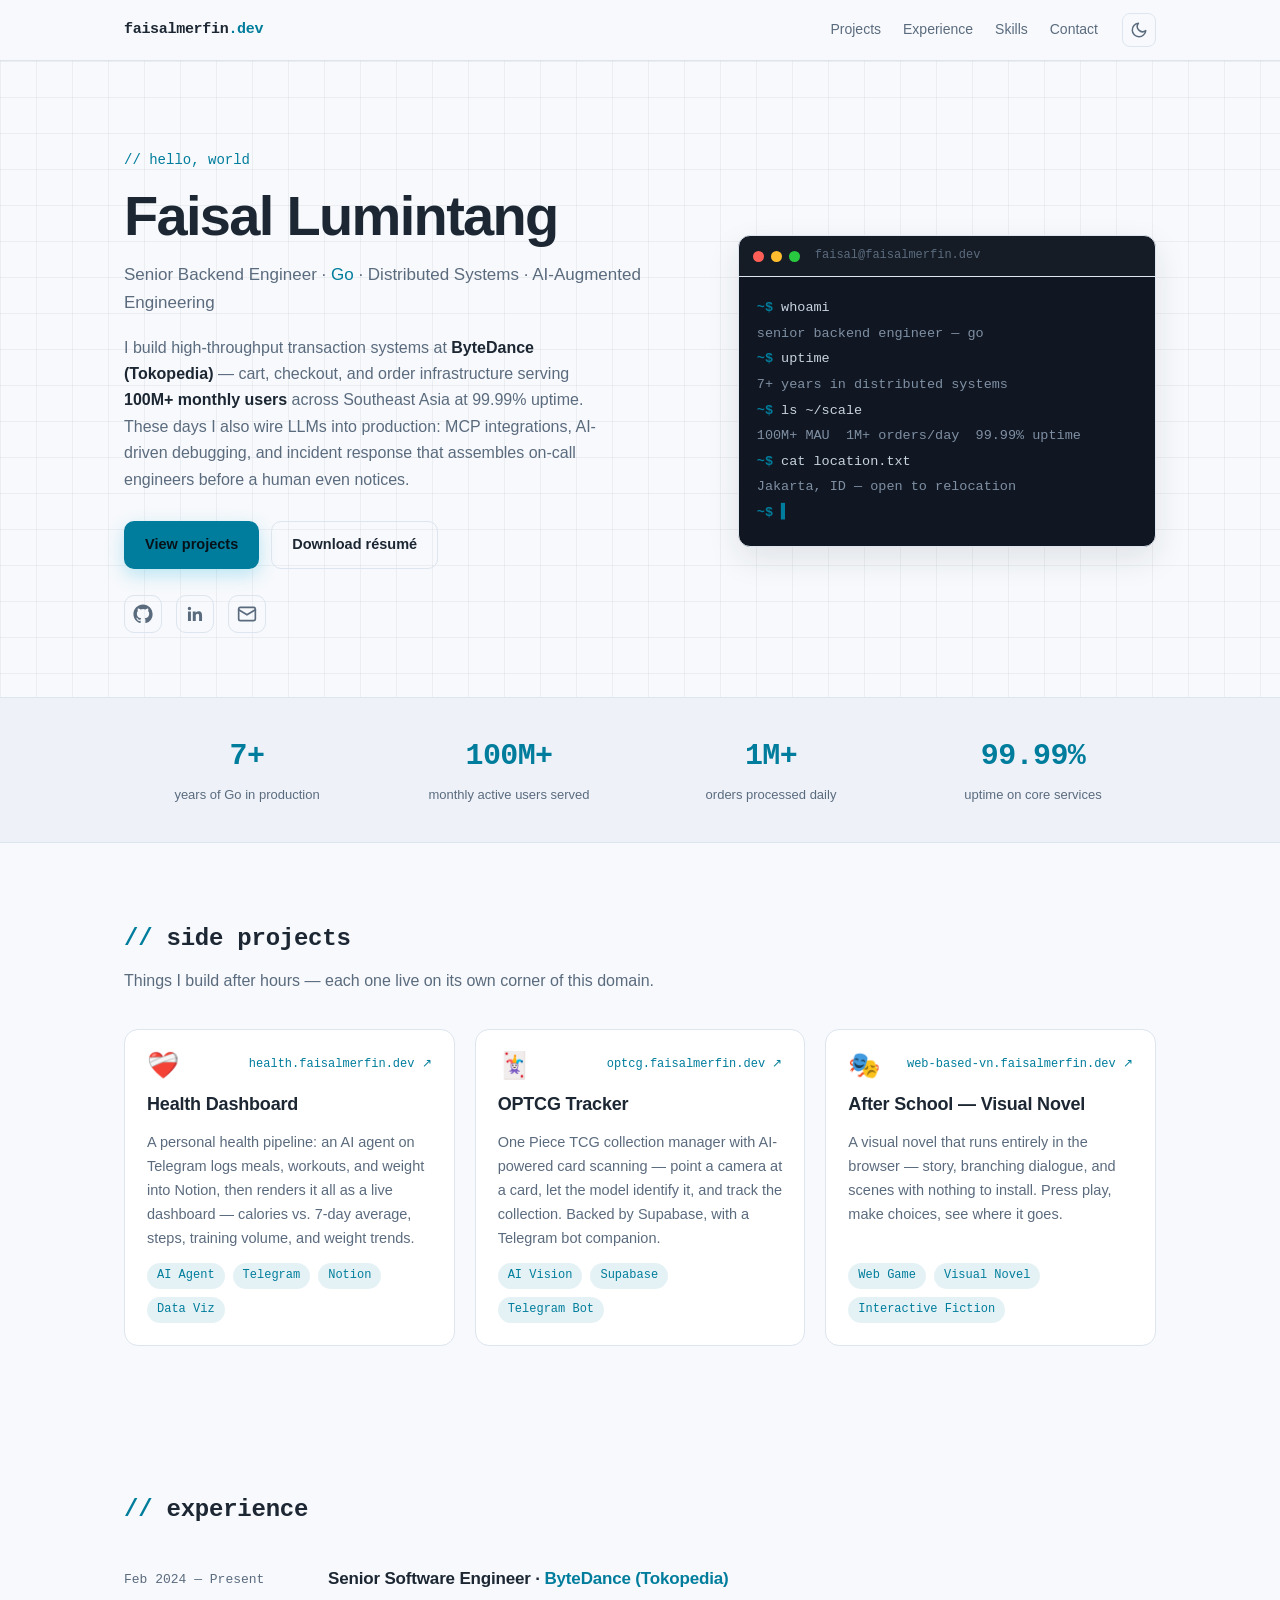
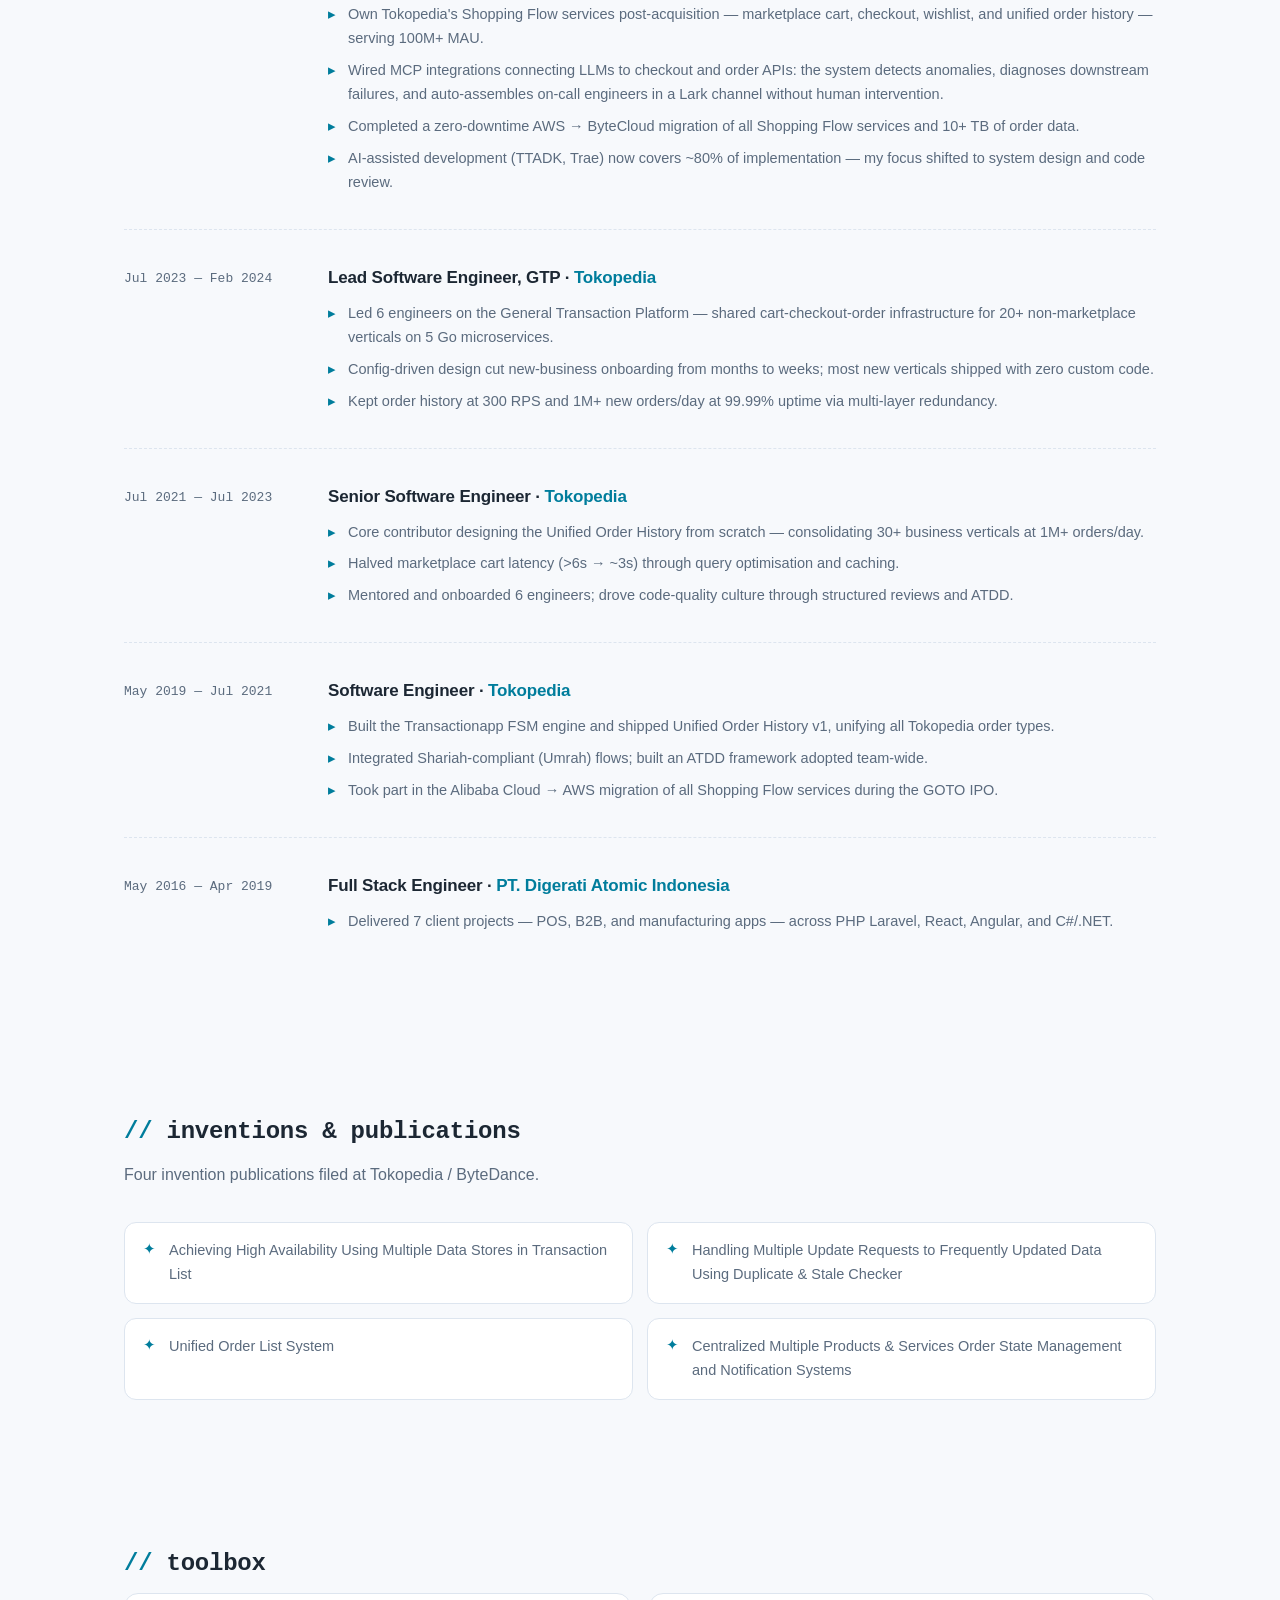
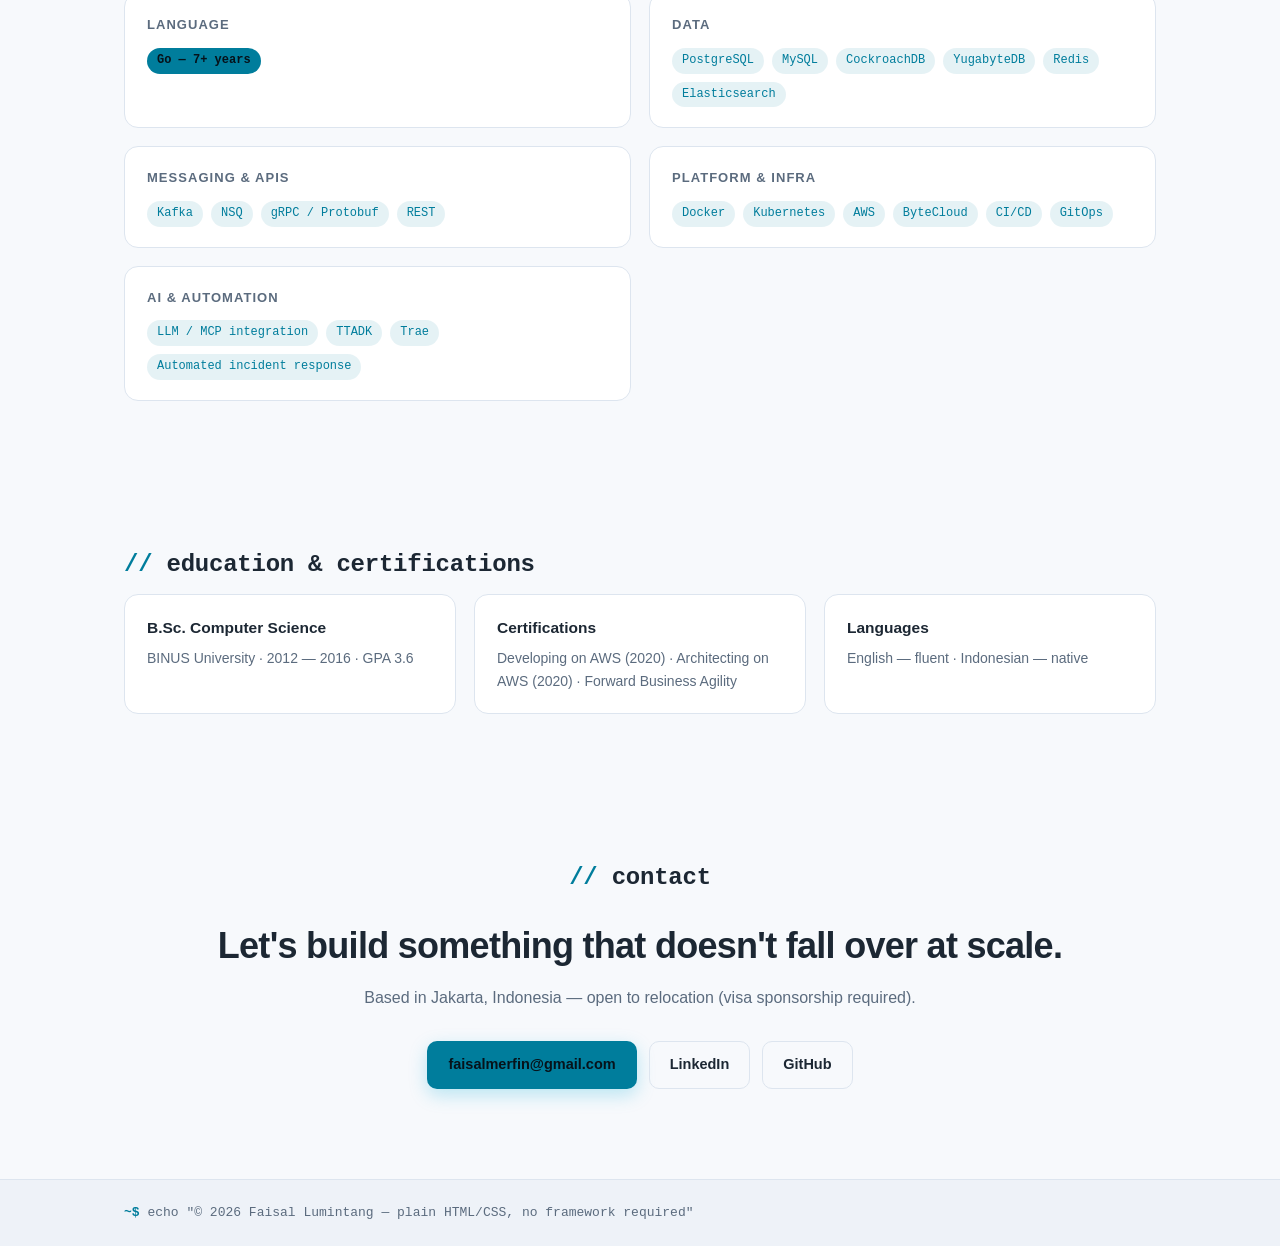
==== index.html @ 93c31f10 "Add personal homepage with resume content and project links Static site (plain HTML/CSS/JS, no build" ====
<!DOCTYPE html>
<html lang="en" data-theme="dark">
<head>
  <meta charset="UTF-8">
  <meta name="viewport" content="width=device-width, initial-scale=1.0">
  <title>Faisal Lumintang — Senior Backend Engineer (Go)</title>
  <meta name="description" content="Faisal Lumintang — Senior Backend Engineer with 7+ years building high-throughput distributed systems in Go at Tokopedia and ByteDance. Projects, experience, and resume.">
  <link rel="icon" type="image/svg+xml" href="favicon.svg">
  <link rel="stylesheet" href="styles.css">

  <!-- Open Graph -->
  <meta property="og:type" content="website">
  <meta property="og:title" content="Faisal Lumintang — Senior Backend Engineer (Go)">
  <meta property="og:description" content="7+ years building high-throughput distributed systems in Go at Tokopedia and ByteDance — 100M+ MAU, 1M+ orders/day, 99.99% uptime.">
  <meta property="og:url" content="https://faisalmerfin.dev/">

  <script type="application/ld+json">
  {
    "@context": "https://schema.org",
    "@type": "Person",
    "name": "Faisal Lumintang",
    "jobTitle": "Senior Backend Engineer",
    "url": "https://faisalmerfin.dev",
    "email": "mailto:faisalmerfin@gmail.com",
    "sameAs": [
      "https://www.linkedin.com/in/faisal-lumintang",
      "https://github.com/reapera"
    ]
  }
  </script>
</head>
<body>

  <header class="site-header">
    <div class="container header-inner">
      <a href="#top" class="logo">faisalmerfin<span class="accent">.dev</span></a>
      <nav class="site-nav" aria-label="Main navigation">
        <a href="#projects">Projects</a>
        <a href="#experience">Experience</a>
        <a href="#skills">Skills</a>
        <a href="#contact">Contact</a>
      </nav>
      <button id="theme-toggle" class="theme-toggle" aria-label="Toggle color theme" title="Toggle theme">
        <svg class="icon-sun" viewBox="0 0 24 24" width="18" height="18" fill="none" stroke="currentColor" stroke-width="2" stroke-linecap="round"><circle cx="12" cy="12" r="4"/><path d="M12 2v2M12 20v2M4.9 4.9l1.4 1.4M17.7 17.7l1.4 1.4M2 12h2M20 12h2M4.9 19.1l1.4-1.4M17.7 6.3l1.4-1.4"/></svg>
        <svg class="icon-moon" viewBox="0 0 24 24" width="18" height="18" fill="none" stroke="currentColor" stroke-width="2" stroke-linecap="round" stroke-linejoin="round"><path d="M21 12.8A9 9 0 1 1 11.2 3a7 7 0 0 0 9.8 9.8z"/></svg>
      </button>
    </div>
  </header>

  <main id="top">

    <!-- ============ HERO ============ -->
    <section class="hero">
      <div class="container hero-grid">
        <div class="hero-copy reveal">
          <p class="eyebrow">// hello, world</p>
          <h1>Faisal Lumintang</h1>
          <p class="role">Senior Backend Engineer · <span class="accent">Go</span> · Distributed Systems · AI&#8209;Augmented Engineering</p>
          <p class="summary">
            I build high-throughput transaction systems at <strong>ByteDance (Tokopedia)</strong> —
            cart, checkout, and order infrastructure serving <strong>100M+ monthly users</strong> across
            Southeast Asia at 99.99% uptime. These days I also wire LLMs into production:
            MCP integrations, AI-driven debugging, and incident response that assembles
            on-call engineers before a human even notices.
          </p>
          <div class="hero-actions">
            <a class="btn btn-primary" href="#projects">View projects</a>
            <a class="btn btn-ghost" href="Faisal-Lumintang-Resume.pdf" download>Download résumé</a>
          </div>
          <div class="hero-links">
            <a href="https://github.com/reapera" target="_blank" rel="noopener" aria-label="GitHub">
              <svg viewBox="0 0 24 24" width="20" height="20" fill="currentColor"><path d="M12 .5C5.65.5.5 5.65.5 12c0 5.08 3.29 9.39 7.86 10.91.58.11.79-.25.79-.55 0-.27-.01-1.17-.02-2.12-3.2.7-3.88-1.36-3.88-1.36-.52-1.33-1.28-1.68-1.28-1.68-1.04-.71.08-.7.08-.7 1.15.08 1.76 1.19 1.76 1.19 1.03 1.75 2.69 1.25 3.34.95.1-.74.4-1.25.72-1.54-2.55-.29-5.24-1.28-5.24-5.68 0-1.26.45-2.28 1.19-3.09-.12-.29-.52-1.46.11-3.05 0 0 .97-.31 3.18 1.18a11.1 11.1 0 0 1 5.8 0c2.2-1.49 3.17-1.18 3.17-1.18.63 1.59.23 2.76.11 3.05.74.81 1.19 1.83 1.19 3.09 0 4.41-2.69 5.38-5.25 5.67.41.35.77 1.05.77 2.12 0 1.53-.01 2.76-.01 3.14 0 .3.2.67.8.55A10.52 10.52 0 0 0 23.5 12C23.5 5.65 18.35.5 12 .5z"/></svg>
            </a>
            <a href="https://www.linkedin.com/in/faisal-lumintang" target="_blank" rel="noopener" aria-label="LinkedIn">
              <svg viewBox="0 0 24 24" width="20" height="20" fill="currentColor"><path d="M20.45 20.45h-3.55v-5.57c0-1.33-.03-3.04-1.85-3.04-1.85 0-2.14 1.45-2.14 2.94v5.67H9.36V9h3.41v1.56h.05c.48-.9 1.64-1.85 3.37-1.85 3.6 0 4.27 2.37 4.27 5.46v6.28zM5.34 7.43a2.06 2.06 0 1 1 0-4.12 2.06 2.06 0 0 1 0 4.12zM7.12 20.45H3.56V9h3.56v11.45z"/></svg>
            </a>
            <a href="mailto:faisalmerfin@gmail.com" aria-label="Email">
              <svg viewBox="0 0 24 24" width="20" height="20" fill="none" stroke="currentColor" stroke-width="2" stroke-linecap="round" stroke-linejoin="round"><rect x="2" y="4" width="20" height="16" rx="2"/><path d="m22 7-10 6L2 7"/></svg>
            </a>
          </div>
        </div>

        <div class="hero-terminal reveal" aria-hidden="true">
          <div class="terminal">
            <div class="terminal-bar">
              <span class="dot red"></span><span class="dot yellow"></span><span class="dot green"></span>
              <span class="terminal-title">faisal@faisalmerfin.dev</span>
            </div>
            <div class="terminal-body">
              <p><span class="prompt">~$</span> whoami</p>
              <p class="out">senior backend engineer — go</p>
              <p><span class="prompt">~$</span> uptime</p>
              <p class="out">7+ years in distributed systems</p>
              <p><span class="prompt">~$</span> ls ~/scale</p>
              <p class="out">100M+ MAU&nbsp;&nbsp;1M+ orders/day&nbsp;&nbsp;99.99% uptime</p>
              <p><span class="prompt">~$</span> cat location.txt</p>
              <p class="out">Jakarta, ID — open to relocation</p>
              <p><span class="prompt">~$</span> <span class="cursor">&#9613;</span></p>
            </div>
          </div>
        </div>
      </div>
    </section>

    <!-- ============ STATS ============ -->
    <section class="stats">
      <div class="container stats-grid reveal">
        <div class="stat"><span class="stat-num">7+</span><span class="stat-label">years of Go in production</span></div>
        <div class="stat"><span class="stat-num">100M+</span><span class="stat-label">monthly active users served</span></div>
        <div class="stat"><span class="stat-num">1M+</span><span class="stat-label">orders processed daily</span></div>
        <div class="stat"><span class="stat-num">99.99%</span><span class="stat-label">uptime on core services</span></div>
      </div>
    </section>

    <!-- ============ PROJECTS ============ -->
    <section id="projects" class="section">
      <div class="container">
        <h2 class="section-title reveal"><span class="accent">//</span> side projects</h2>
        <p class="section-sub reveal">Things I build after hours — each one live on its own corner of this domain.</p>
        <div class="cards">

          <a class="card reveal" href="https://health.faisalmerfin.dev/" target="_blank" rel="noopener">
            <div class="card-head">
              <span class="card-icon">&#10084;&#65039;&#8205;&#129657;</span>
              <span class="card-domain">health.faisalmerfin.dev &#8599;</span>
            </div>
            <h3>Health Dashboard</h3>
            <p>A personal health pipeline: an AI agent on Telegram logs meals, workouts, and weight
               into Notion, then renders it all as a live dashboard — calories vs. 7-day average,
               steps, training volume, and weight trends.</p>
            <div class="tags"><span>AI Agent</span><span>Telegram</span><span>Notion</span><span>Data Viz</span></div>
          </a>

          <a class="card reveal" href="https://optcg.faisalmerfin.dev/" target="_blank" rel="noopener">
            <div class="card-head">
              <span class="card-icon">&#127183;</span>
              <span class="card-domain">optcg.faisalmerfin.dev &#8599;</span>
            </div>
            <h3>OPTCG Tracker</h3>
            <p>One Piece TCG collection manager with AI-powered card scanning — point a camera at a
               card, let the model identify it, and track the collection. Backed by Supabase, with a
               Telegram bot companion.</p>
            <div class="tags"><span>AI Vision</span><span>Supabase</span><span>Telegram Bot</span></div>
          </a>

          <a class="card reveal" href="https://web-based-vn.faisalmerfin.dev/" target="_blank" rel="noopener">
            <div class="card-head">
              <span class="card-icon">&#127917;</span>
              <span class="card-domain">web-based-vn.faisalmerfin.dev &#8599;</span>
            </div>
            <h3>After School — Visual Novel</h3>
            <p>A visual novel that runs entirely in the browser — story, branching dialogue, and
               scenes with nothing to install. Press play, make choices, see where it goes.</p>
            <div class="tags"><span>Web Game</span><span>Visual Novel</span><span>Interactive Fiction</span></div>
          </a>

        </div>
      </div>
    </section>

    <!-- ============ EXPERIENCE ============ -->
    <section id="experience" class="section">
      <div class="container">
        <h2 class="section-title reveal"><span class="accent">//</span> experience</h2>
        <div class="timeline">

          <article class="entry reveal">
            <div class="entry-when">Feb 2024 — Present</div>
            <div class="entry-body">
              <h3>Senior Software Engineer · <span class="accent">ByteDance (Tokopedia)</span></h3>
              <ul>
                <li>Own Tokopedia's Shopping Flow services post-acquisition — marketplace cart, checkout, wishlist, and unified order history — serving 100M+ MAU.</li>
                <li>Wired MCP integrations connecting LLMs to checkout and order APIs: the system detects anomalies, diagnoses downstream failures, and auto-assembles on-call engineers in a Lark channel without human intervention.</li>
                <li>Completed a zero-downtime AWS → ByteCloud migration of all Shopping Flow services and 10+&nbsp;TB of order data.</li>
                <li>AI-assisted development (TTADK, Trae) now covers ~80% of implementation — my focus shifted to system design and code review.</li>
              </ul>
            </div>
          </article>

          <article class="entry reveal">
            <div class="entry-when">Jul 2023 — Feb 2024</div>
            <div class="entry-body">
              <h3>Lead Software Engineer, GTP · <span class="accent">Tokopedia</span></h3>
              <ul>
                <li>Led 6 engineers on the General Transaction Platform — shared cart-checkout-order infrastructure for 20+ non-marketplace verticals on 5 Go microservices.</li>
                <li>Config-driven design cut new-business onboarding from months to weeks; most new verticals shipped with zero custom code.</li>
                <li>Kept order history at 300 RPS and 1M+ new orders/day at 99.99% uptime via multi-layer redundancy.</li>
              </ul>
            </div>
          </article>

          <article class="entry reveal">
            <div class="entry-when">Jul 2021 — Jul 2023</div>
            <div class="entry-body">
              <h3>Senior Software Engineer · <span class="accent">Tokopedia</span></h3>
              <ul>
                <li>Core contributor designing the Unified Order History from scratch — consolidating 30+ business verticals at 1M+ orders/day.</li>
                <li>Halved marketplace cart latency (&gt;6s → ~3s) through query optimisation and caching.</li>
                <li>Mentored and onboarded 6 engineers; drove code-quality culture through structured reviews and ATDD.</li>
              </ul>
            </div>
          </article>

          <article class="entry reveal">
            <div class="entry-when">May 2019 — Jul 2021</div>
            <div class="entry-body">
              <h3>Software Engineer · <span class="accent">Tokopedia</span></h3>
              <ul>
                <li>Built the Transactionapp FSM engine and shipped Unified Order History v1, unifying all Tokopedia order types.</li>
                <li>Integrated Shariah-compliant (Umrah) flows; built an ATDD framework adopted team-wide.</li>
                <li>Took part in the Alibaba Cloud → AWS migration of all Shopping Flow services during the GOTO IPO.</li>
              </ul>
            </div>
          </article>

          <article class="entry reveal">
            <div class="entry-when">May 2016 — Apr 2019</div>
            <div class="entry-body">
              <h3>Full Stack Engineer · <span class="accent">PT. Digerati Atomic Indonesia</span></h3>
              <ul>
                <li>Delivered 7 client projects — POS, B2B, and manufacturing apps — across PHP Laravel, React, Angular, and C#/.NET.</li>
              </ul>
            </div>
          </article>

        </div>
      </div>
    </section>

    <!-- ============ INVENTIONS ============ -->
    <section class="section">
      <div class="container">
        <h2 class="section-title reveal"><span class="accent">//</span> inventions &amp; publications</h2>
        <p class="section-sub reveal">Four invention publications filed at Tokopedia / ByteDance.</p>
        <ul class="inventions reveal">
          <li>Achieving High Availability Using Multiple Data Stores in Transaction List</li>
          <li>Handling Multiple Update Requests to Frequently Updated Data Using Duplicate &amp; Stale Checker</li>
          <li>Unified Order List System</li>
          <li>Centralized Multiple Products &amp; Services Order State Management and Notification Systems</li>
        </ul>
      </div>
    </section>

    <!-- ============ SKILLS ============ -->
    <section id="skills" class="section">
      <div class="container">
        <h2 class="section-title reveal"><span class="accent">//</span> toolbox</h2>
        <div class="skills-grid">
          <div class="skill-group reveal">
            <h3>Language</h3>
            <div class="tags"><span class="tag-hot">Go — 7+ years</span></div>
          </div>
          <div class="skill-group reveal">
            <h3>Data</h3>
            <div class="tags"><span>PostgreSQL</span><span>MySQL</span><span>CockroachDB</span><span>YugabyteDB</span><span>Redis</span><span>Elasticsearch</span></div>
          </div>
          <div class="skill-group reveal">
            <h3>Messaging &amp; APIs</h3>
            <div class="tags"><span>Kafka</span><span>NSQ</span><span>gRPC / Protobuf</span><span>REST</span></div>
          </div>
          <div class="skill-group reveal">
            <h3>Platform &amp; Infra</h3>
            <div class="tags"><span>Docker</span><span>Kubernetes</span><span>AWS</span><span>ByteCloud</span><span>CI/CD</span><span>GitOps</span></div>
          </div>
          <div class="skill-group reveal">
            <h3>AI &amp; Automation</h3>
            <div class="tags"><span>LLM / MCP integration</span><span>TTADK</span><span>Trae</span><span>Automated incident response</span></div>
          </div>
        </div>
      </div>
    </section>

    <!-- ============ EDUCATION ============ -->
    <section class="section">
      <div class="container">
        <h2 class="section-title reveal"><span class="accent">//</span> education &amp; certifications</h2>
        <div class="edu-grid">
          <div class="edu-card reveal">
            <h3>B.Sc. Computer Science</h3>
            <p>BINUS University · 2012 — 2016 · GPA 3.6</p>
          </div>
          <div class="edu-card reveal">
            <h3>Certifications</h3>
            <p>Developing on AWS (2020) · Architecting on AWS (2020) · Forward Business Agility</p>
          </div>
          <div class="edu-card reveal">
            <h3>Languages</h3>
            <p>English — fluent · Indonesian — native</p>
          </div>
        </div>
      </div>
    </section>

    <!-- ============ CONTACT ============ -->
    <section id="contact" class="section contact">
      <div class="container reveal">
        <h2 class="section-title"><span class="accent">//</span> contact</h2>
        <p class="contact-big">Let's build something that doesn't fall over at scale.</p>
        <p class="section-sub">Based in Jakarta, Indonesia — open to relocation (visa sponsorship required).</p>
        <div class="hero-actions">
          <a class="btn btn-primary" href="mailto:faisalmerfin@gmail.com">faisalmerfin@gmail.com</a>
          <a class="btn btn-ghost" href="https://www.linkedin.com/in/faisal-lumintang" target="_blank" rel="noopener">LinkedIn</a>
          <a class="btn btn-ghost" href="https://github.com/reapera" target="_blank" rel="noopener">GitHub</a>
        </div>
      </div>
    </section>

  </main>

  <footer class="site-footer">
    <div class="container">
      <p><span class="prompt">~$</span> echo "&copy; <span id="year">2026</span> Faisal Lumintang — plain HTML/CSS, no framework required"</p>
    </div>
  </footer>

  <script src="script.js"></script>
</body>
</html>
---- styles.css ----
/* ============================================================
   faisalmerfin.dev — homepage
   Plain CSS, no build step. Dark theme default, light optional.
   ============================================================ */

:root,
[data-theme="dark"] {
  --bg: #0a0e14;
  --bg-soft: #0f1520;
  --bg-card: #121927;
  --border: #1f2a3c;
  --text: #dbe4f0;
  --text-dim: #8b99ad;
  --accent: #00add8;            /* Go cyan */
  --accent-soft: rgba(0, 173, 216, 0.12);
  --accent-strong: #25d0fa;
  --shadow: 0 12px 32px rgba(0, 0, 0, 0.35);
  --term-bg: #0c1118;
  --grid-line: rgba(139, 153, 173, 0.07);
}

[data-theme="light"] {
  --bg: #f7f9fc;
  --bg-soft: #eef2f8;
  --bg-card: #ffffff;
  --border: #dde5ef;
  --text: #1c2733;
  --text-dim: #5b6b7e;
  --accent: #007d9c;
  --accent-soft: rgba(0, 125, 156, 0.10);
  --accent-strong: #00add8;
  --shadow: 0 12px 32px rgba(28, 39, 51, 0.10);
  --term-bg: #101722;
  --grid-line: rgba(28, 39, 51, 0.05);
}

* { margin: 0; padding: 0; box-sizing: border-box; }

html { scroll-behavior: smooth; }

body {
  background: var(--bg);
  color: var(--text);
  font-family: -apple-system, BlinkMacSystemFont, "Segoe UI", Inter, Roboto, "Helvetica Neue", Arial, sans-serif;
  font-size: 16px;
  line-height: 1.65;
  -webkit-font-smoothing: antialiased;
}

.mono, .eyebrow, .prompt, .terminal, .logo, .section-title, .card-domain, .entry-when, .tags span, .stat-num, .site-footer {
  font-family: ui-monospace, "Cascadia Code", "JetBrains Mono", Menlo, Consolas, monospace;
}

.container { max-width: 1080px; margin: 0 auto; padding: 0 24px; }
.accent { color: var(--accent); }

::selection { background: var(--accent); color: #06121a; }

/* ---------- header ---------- */
.site-header {
  position: sticky; top: 0; z-index: 50;
  background: color-mix(in srgb, var(--bg) 82%, transparent);
  backdrop-filter: blur(12px);
  -webkit-backdrop-filter: blur(12px);
  border-bottom: 1px solid var(--border);
}
.header-inner { display: flex; align-items: center; gap: 24px; height: 60px; }
.logo { font-size: 15px; font-weight: 600; color: var(--text); text-decoration: none; letter-spacing: -0.02em; }
.site-nav { margin-left: auto; display: flex; gap: 22px; }
.site-nav a {
  color: var(--text-dim); text-decoration: none; font-size: 14px;
  transition: color .2s ease;
}
.site-nav a:hover { color: var(--accent); }

.theme-toggle {
  display: grid; place-items: center;
  width: 34px; height: 34px; border-radius: 8px;
  background: transparent; border: 1px solid var(--border);
  color: var(--text-dim); cursor: pointer; transition: color .2s, border-color .2s;
}
.theme-toggle:hover { color: var(--accent); border-color: var(--accent); }
[data-theme="dark"] .icon-moon { display: none; }
[data-theme="light"] .icon-sun { display: none; }

/* ---------- hero ---------- */
.hero {
  padding: 88px 0 64px;
  background-image:
    linear-gradient(var(--grid-line) 1px, transparent 1px),
    linear-gradient(90deg, var(--grid-line) 1px, transparent 1px);
  background-size: 36px 36px;
  border-bottom: 1px solid var(--border);
}
.hero-grid {
  display: grid; grid-template-columns: 1.15fr 0.85fr;
  gap: 48px; align-items: center;
}
.eyebrow { color: var(--accent); font-size: 14px; margin-bottom: 14px; }
.hero h1 {
  font-size: clamp(38px, 6vw, 56px);
  line-height: 1.08; letter-spacing: -0.03em; margin-bottom: 14px;
}
.role { font-size: 17px; color: var(--text-dim); margin-bottom: 18px; font-weight: 500; }
.summary { color: var(--text-dim); max-width: 56ch; margin-bottom: 28px; }
.summary strong { color: var(--text); font-weight: 600; }

.hero-actions { display: flex; flex-wrap: wrap; gap: 12px; margin-bottom: 26px; }
.btn {
  display: inline-block; padding: 11px 20px; border-radius: 10px;
  font-size: 14.5px; font-weight: 600; text-decoration: none;
  transition: transform .15s ease, box-shadow .15s ease, background .2s, color .2s, border-color .2s;
  border: 1px solid transparent;
}
.btn:hover { transform: translateY(-2px); }
.btn-primary { background: var(--accent); color: #06121a; box-shadow: 0 6px 18px rgba(0, 173, 216, .25); }
.btn-primary:hover { background: var(--accent-strong); }
.btn-ghost { border-color: var(--border); color: var(--text); }
.btn-ghost:hover { border-color: var(--accent); color: var(--accent); }

.hero-links { display: flex; gap: 14px; }
.hero-links a {
  display: grid; place-items: center; width: 38px; height: 38px;
  border: 1px solid var(--border); border-radius: 10px;
  color: var(--text-dim); transition: color .2s, border-color .2s, transform .15s;
}
.hero-links a:hover { color: var(--accent); border-color: var(--accent); transform: translateY(-2px); }

/* terminal */
.terminal {
  background: var(--term-bg); border: 1px solid var(--border);
  border-radius: 12px; overflow: hidden; box-shadow: var(--shadow);
  font-size: 13.5px;
}
.terminal-bar {
  display: flex; align-items: center; gap: 7px;
  padding: 10px 14px; border-bottom: 1px solid var(--border);
  background: rgba(255, 255, 255, 0.02);
}
.dot { width: 11px; height: 11px; border-radius: 50%; }
.dot.red { background: #ff5f57; } .dot.yellow { background: #febc2e; } .dot.green { background: #28c840; }
.terminal-title { margin-left: 8px; color: #5b6b7e; font-size: 12px; }
.terminal-body { padding: 18px 18px 20px; line-height: 1.9; }
.terminal-body p { color: #c8d3e0; white-space: nowrap; overflow: hidden; text-overflow: ellipsis; }
.terminal-body .out { color: #7f8fa3; }
.prompt { color: var(--accent); font-weight: 600; }
.cursor { color: var(--accent); animation: blink 1.1s steps(1) infinite; }
@keyframes blink { 50% { opacity: 0; } }

/* ---------- stats ---------- */
.stats { border-bottom: 1px solid var(--border); background: var(--bg-soft); }
.stats-grid {
  display: grid; grid-template-columns: repeat(4, 1fr);
  gap: 16px; padding: 34px 24px;
}
.stat { text-align: center; }
.stat-num { display: block; font-size: 30px; font-weight: 700; color: var(--accent); letter-spacing: -0.02em; }
.stat-label { font-size: 13px; color: var(--text-dim); }

/* ---------- sections ---------- */
.section { padding: 76px 0 8px; }
.section-title { font-size: 24px; font-weight: 700; margin-bottom: 10px; letter-spacing: -0.01em; }
.section-sub { color: var(--text-dim); margin-bottom: 34px; max-width: 64ch; }

/* ---------- project cards ---------- */
.cards { display: grid; grid-template-columns: repeat(3, 1fr); gap: 20px; margin-bottom: 60px; }
.card {
  display: flex; flex-direction: column; gap: 12px;
  background: var(--bg-card); border: 1px solid var(--border); border-radius: 14px;
  padding: 22px; text-decoration: none; color: var(--text);
  transition: transform .18s ease, border-color .2s ease, box-shadow .2s ease;
}
.card:hover { transform: translateY(-4px); border-color: var(--accent); box-shadow: var(--shadow); }
.card-head { display: flex; align-items: center; justify-content: space-between; gap: 8px; }
.card-icon { font-size: 26px; line-height: 1; }
.card-domain { font-size: 12px; color: var(--accent); }
.card h3 { font-size: 18px; letter-spacing: -0.01em; }
.card p { font-size: 14.5px; color: var(--text-dim); flex-grow: 1; }

.tags { display: flex; flex-wrap: wrap; gap: 8px; }
.tags span {
  font-size: 12px; color: var(--text-dim);
  background: var(--accent-soft); color: var(--accent);
  padding: 3px 10px; border-radius: 999px;
}
.tags .tag-hot { background: var(--accent); color: #06121a; font-weight: 600; }

/* ---------- timeline ---------- */
.timeline { display: flex; flex-direction: column; gap: 8px; margin-bottom: 60px; }
.entry {
  display: grid; grid-template-columns: 180px 1fr; gap: 24px;
  padding: 26px 0; border-bottom: 1px dashed var(--border);
}
.entry:last-child { border-bottom: none; }
.entry-when { font-size: 13px; color: var(--text-dim); padding-top: 4px; }
.entry-body h3 { font-size: 17px; margin-bottom: 10px; letter-spacing: -0.01em; }
.entry-body ul { list-style: none; }
.entry-body li {
  position: relative; padding-left: 20px; margin-bottom: 8px;
  color: var(--text-dim); font-size: 14.5px;
}
.entry-body li::before { content: "▸"; position: absolute; left: 0; color: var(--accent); }

/* ---------- inventions ---------- */
.inventions { list-style: none; margin-bottom: 60px; display: grid; grid-template-columns: 1fr 1fr; gap: 14px; }
.inventions li {
  background: var(--bg-card); border: 1px solid var(--border); border-radius: 12px;
  padding: 16px 18px; font-size: 14.5px; color: var(--text-dim);
  position: relative; padding-left: 44px;
}
.inventions li::before {
  content: "✦"; position: absolute; left: 18px; top: 15px; color: var(--accent);
}

/* ---------- skills ---------- */
.skills-grid { display: grid; grid-template-columns: 1fr 1fr; gap: 18px; margin-bottom: 60px; }
.skill-group {
  background: var(--bg-card); border: 1px solid var(--border);
  border-radius: 14px; padding: 20px 22px;
}
.skill-group h3 { font-size: 13px; text-transform: uppercase; letter-spacing: 0.08em; color: var(--text-dim); margin-bottom: 12px; }

/* ---------- education ---------- */
.edu-grid { display: grid; grid-template-columns: repeat(3, 1fr); gap: 18px; margin-bottom: 60px; }
.edu-card { background: var(--bg-card); border: 1px solid var(--border); border-radius: 14px; padding: 20px 22px; }
.edu-card h3 { font-size: 15.5px; margin-bottom: 6px; }
.edu-card p { font-size: 14px; color: var(--text-dim); }

/* ---------- contact ---------- */
.contact { padding-bottom: 90px; text-align: center; }
.contact .section-title { margin-bottom: 18px; }
.contact-big { font-size: clamp(24px, 4vw, 36px); font-weight: 700; letter-spacing: -0.02em; margin-bottom: 10px; }
.contact .section-sub { margin: 0 auto 30px; }
.contact .hero-actions { justify-content: center; margin-bottom: 0; }

/* ---------- footer ---------- */
.site-footer {
  border-top: 1px solid var(--border); padding: 22px 0;
  font-size: 13px; color: var(--text-dim); background: var(--bg-soft);
}

/* ---------- reveal animation ---------- */
.reveal { opacity: 0; transform: translateY(16px); transition: opacity .6s ease, transform .6s ease; }
.reveal.visible { opacity: 1; transform: none; }

@media (prefers-reduced-motion: reduce) {
  html { scroll-behavior: auto; }
  .reveal { opacity: 1; transform: none; transition: none; }
  .cursor { animation: none; }
  .btn:hover, .card:hover, .hero-links a:hover { transform: none; }
}

/* ---------- responsive ---------- */
@media (max-width: 900px) {
  .hero-grid { grid-template-columns: 1fr; gap: 36px; }
  .hero { padding: 64px 0 48px; }
  .cards { grid-template-columns: 1fr; }
  .stats-grid { grid-template-columns: repeat(2, 1fr); gap: 24px 12px; }
  .inventions { grid-template-columns: 1fr; }
  .skills-grid { grid-template-columns: 1fr; }
  .edu-grid { grid-template-columns: 1fr; }
  .entry { grid-template-columns: 1fr; gap: 6px; }
  .site-nav { display: none; }
}

@media (max-width: 480px) {
  .stats-grid { grid-template-columns: 1fr 1fr; }
  .hero-actions .btn { width: 100%; text-align: center; }
}
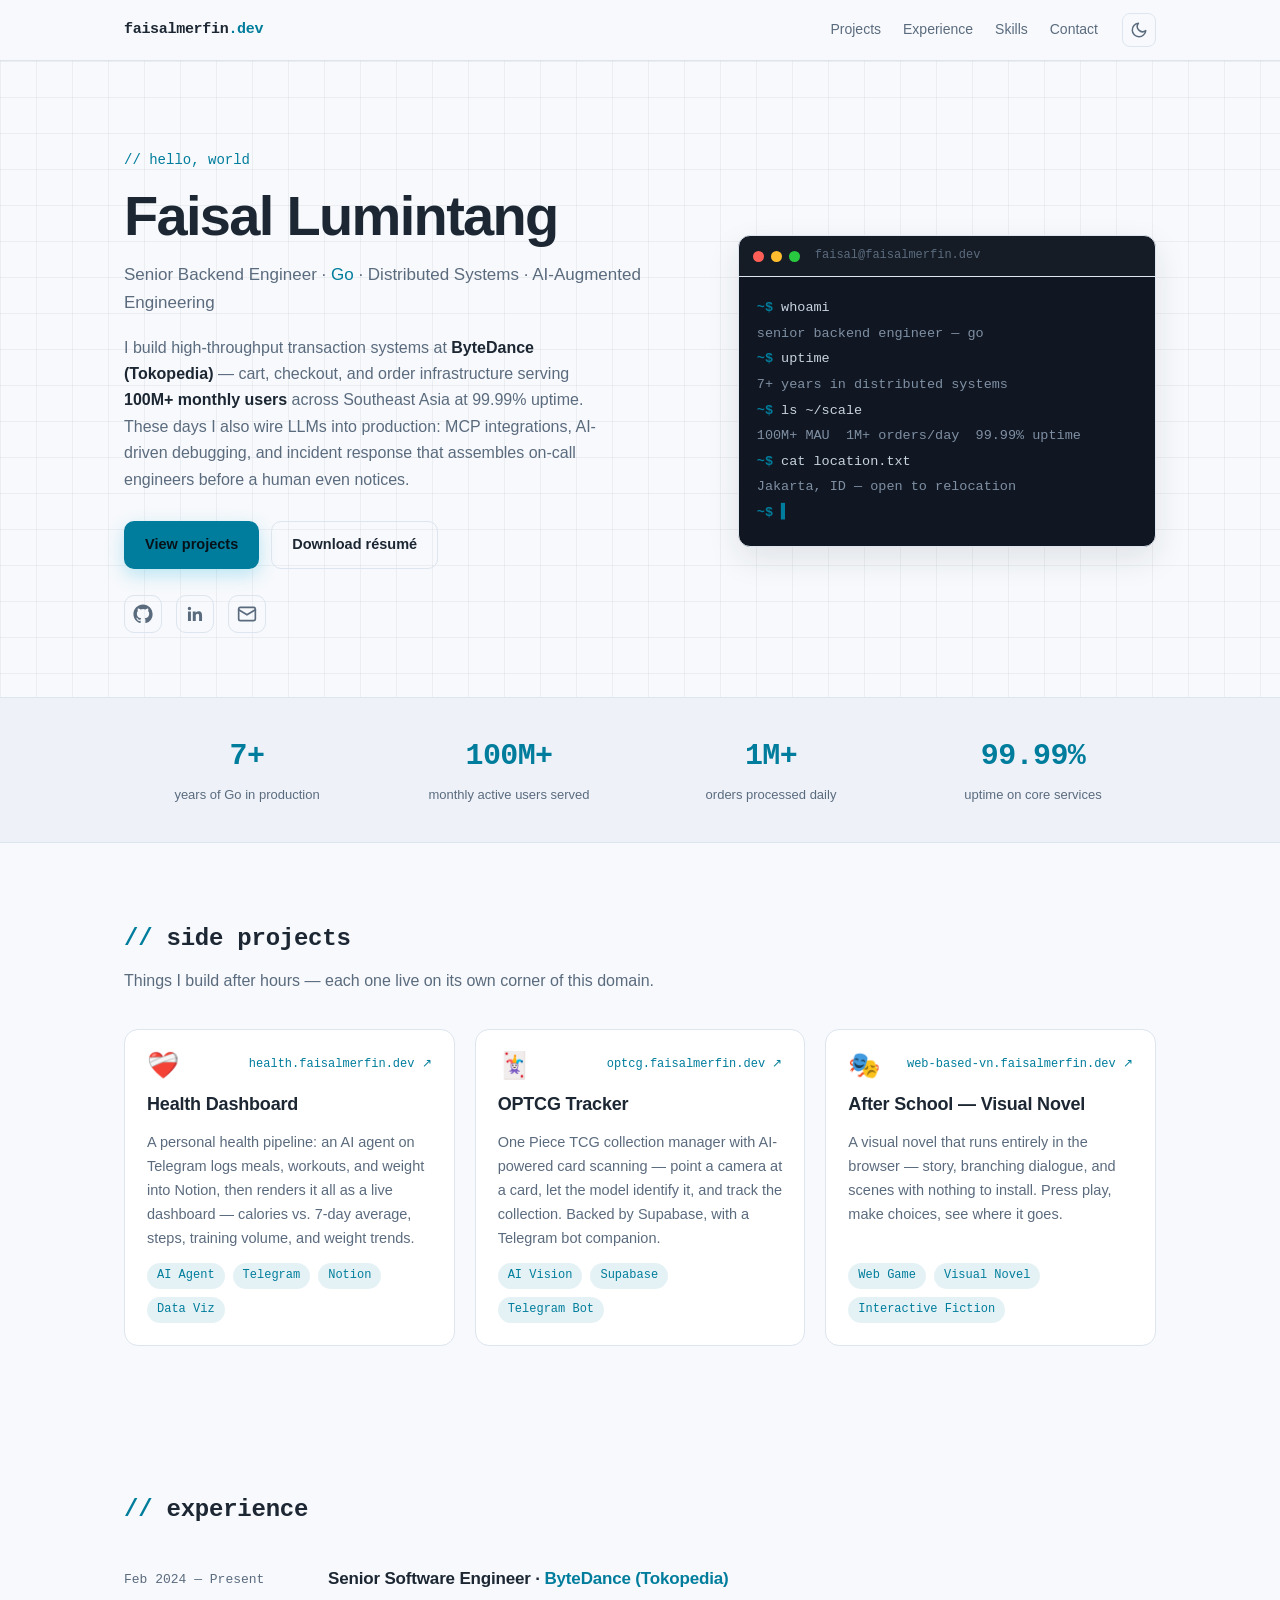
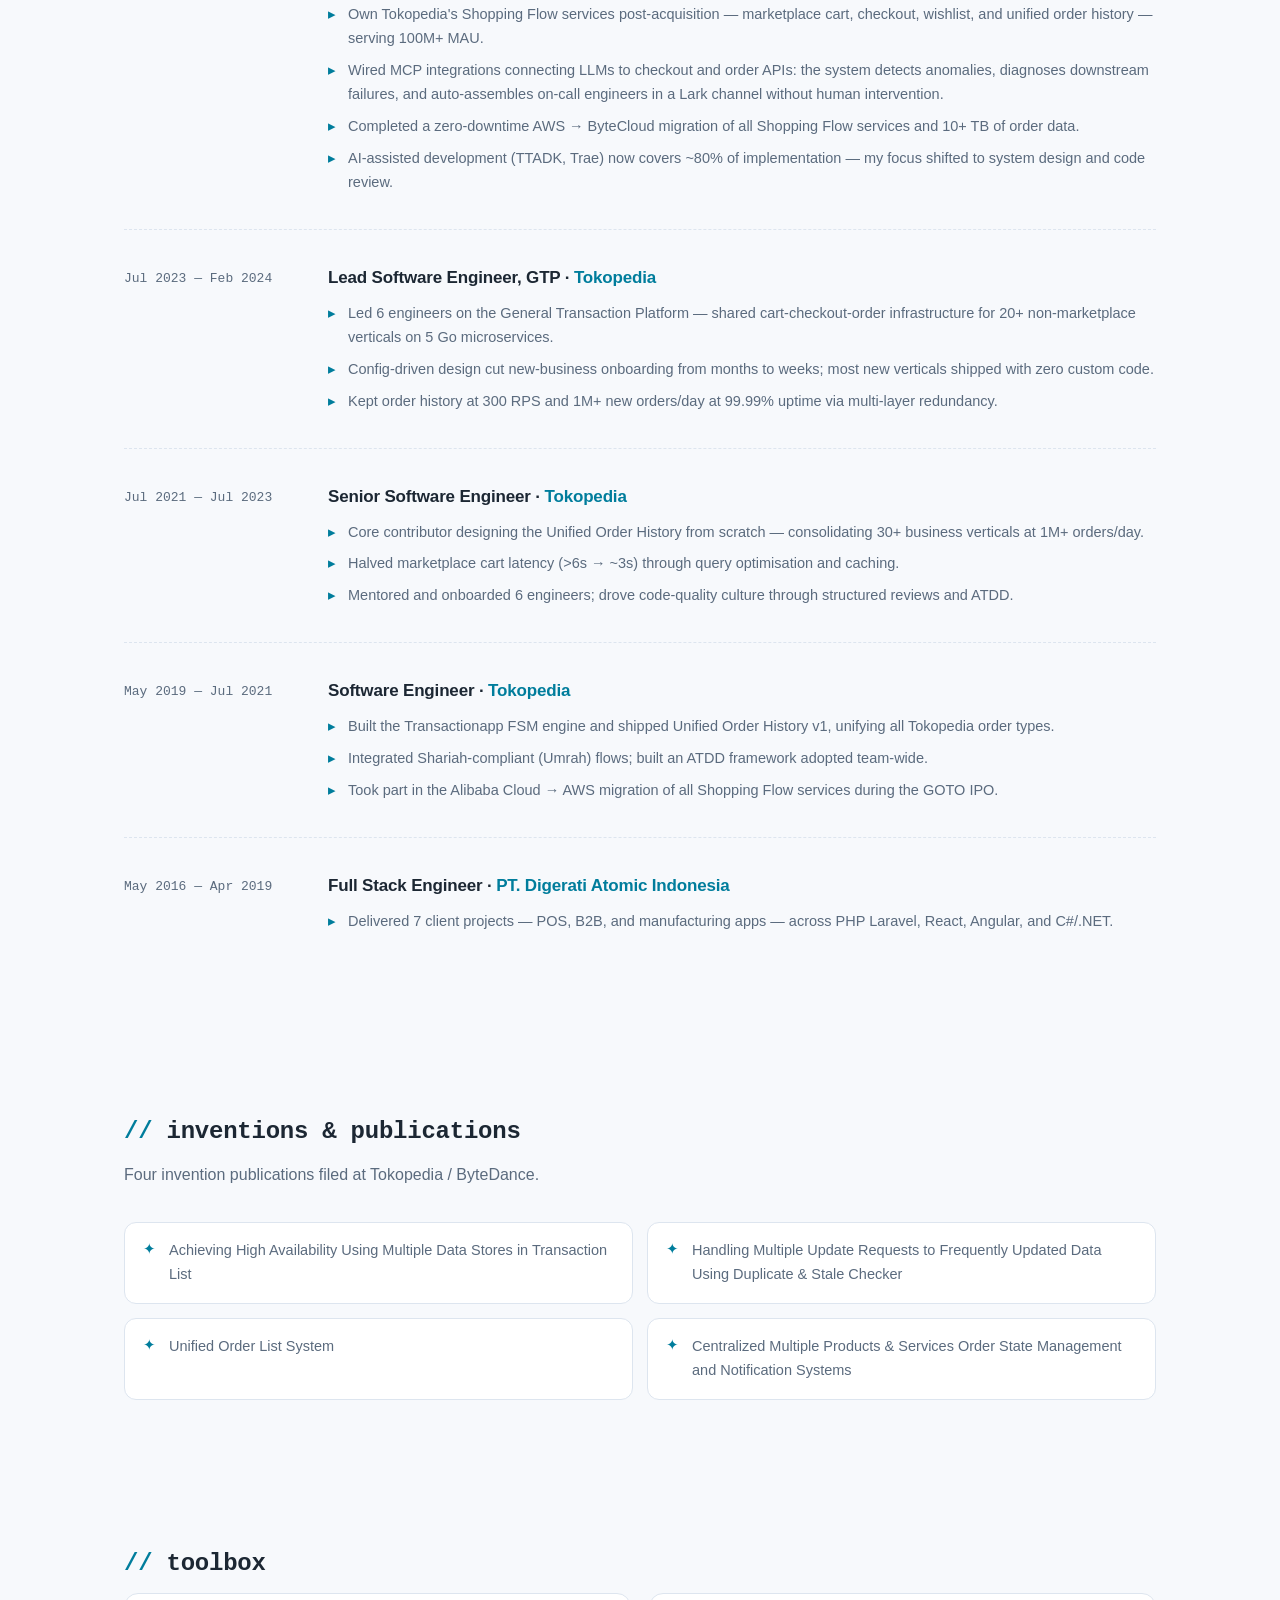
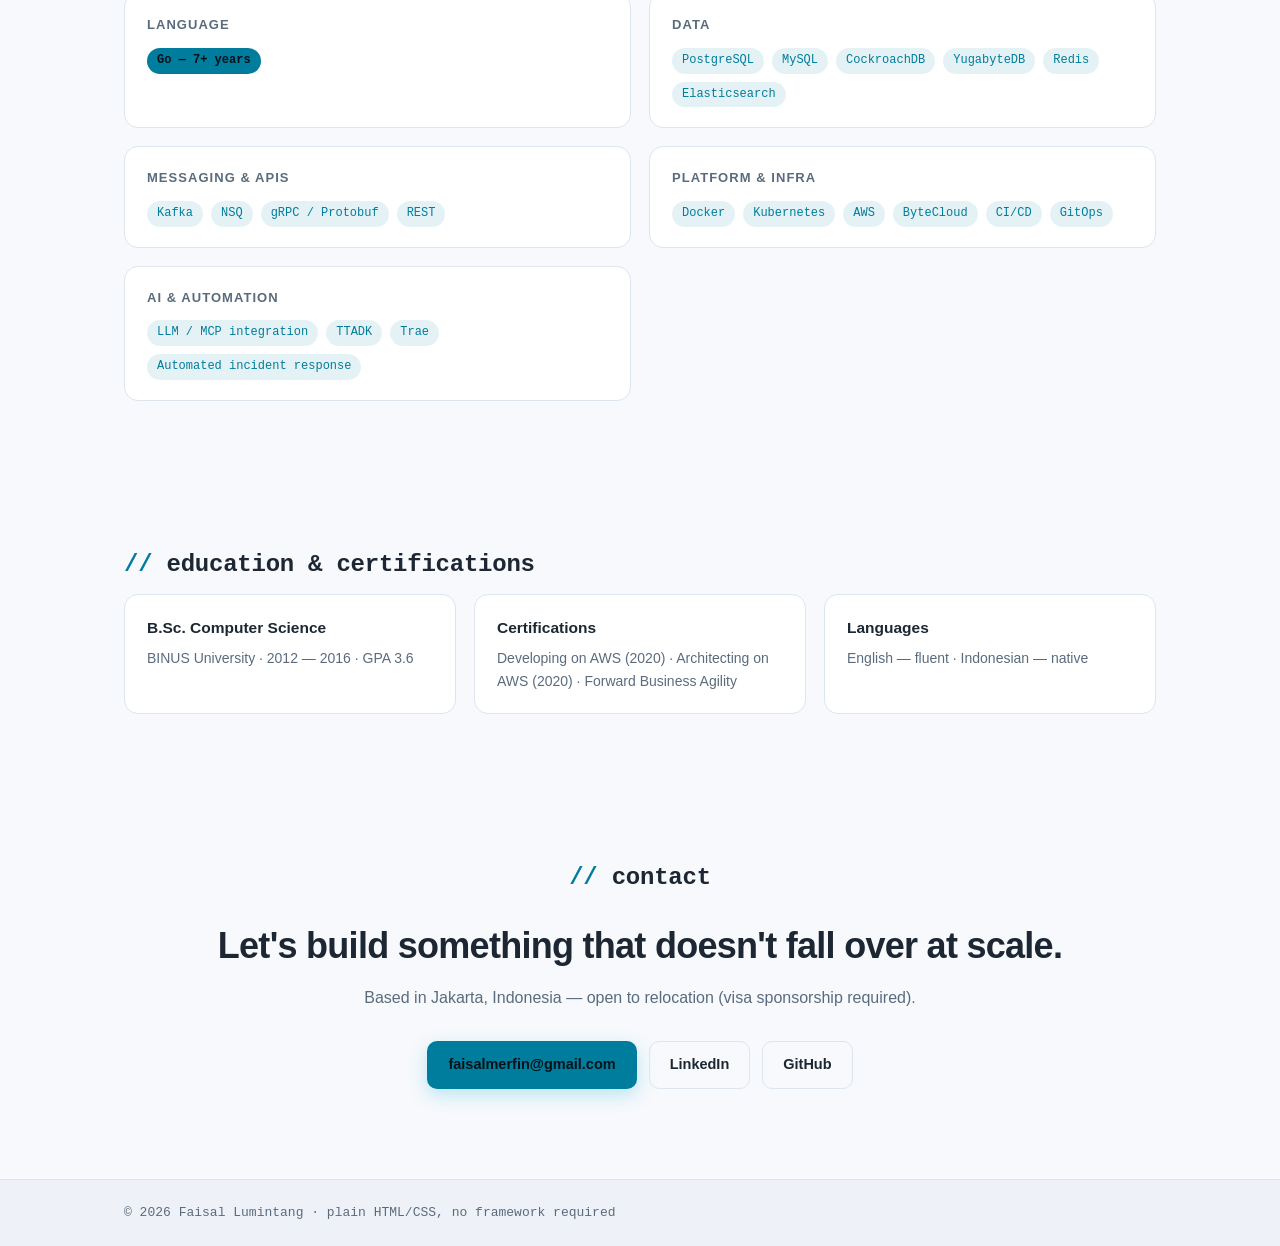
==== commit 0155d1bc: "Drop the echo gimmick from the footer The bare command with no output read like a rendering bug, not" ====
--- a/index.html
+++ b/index.html
@@ -309,7 +309,7 @@
 
   <footer class="site-footer">
     <div class="container">
-      <p><span class="prompt">~$</span> echo "&copy; <span id="year">2026</span> Faisal Lumintang — plain HTML/CSS, no framework required"</p>
+      <p>&copy; <span id="year">2026</span> Faisal Lumintang · plain HTML/CSS, no framework required</p>
     </div>
   </footer>
 
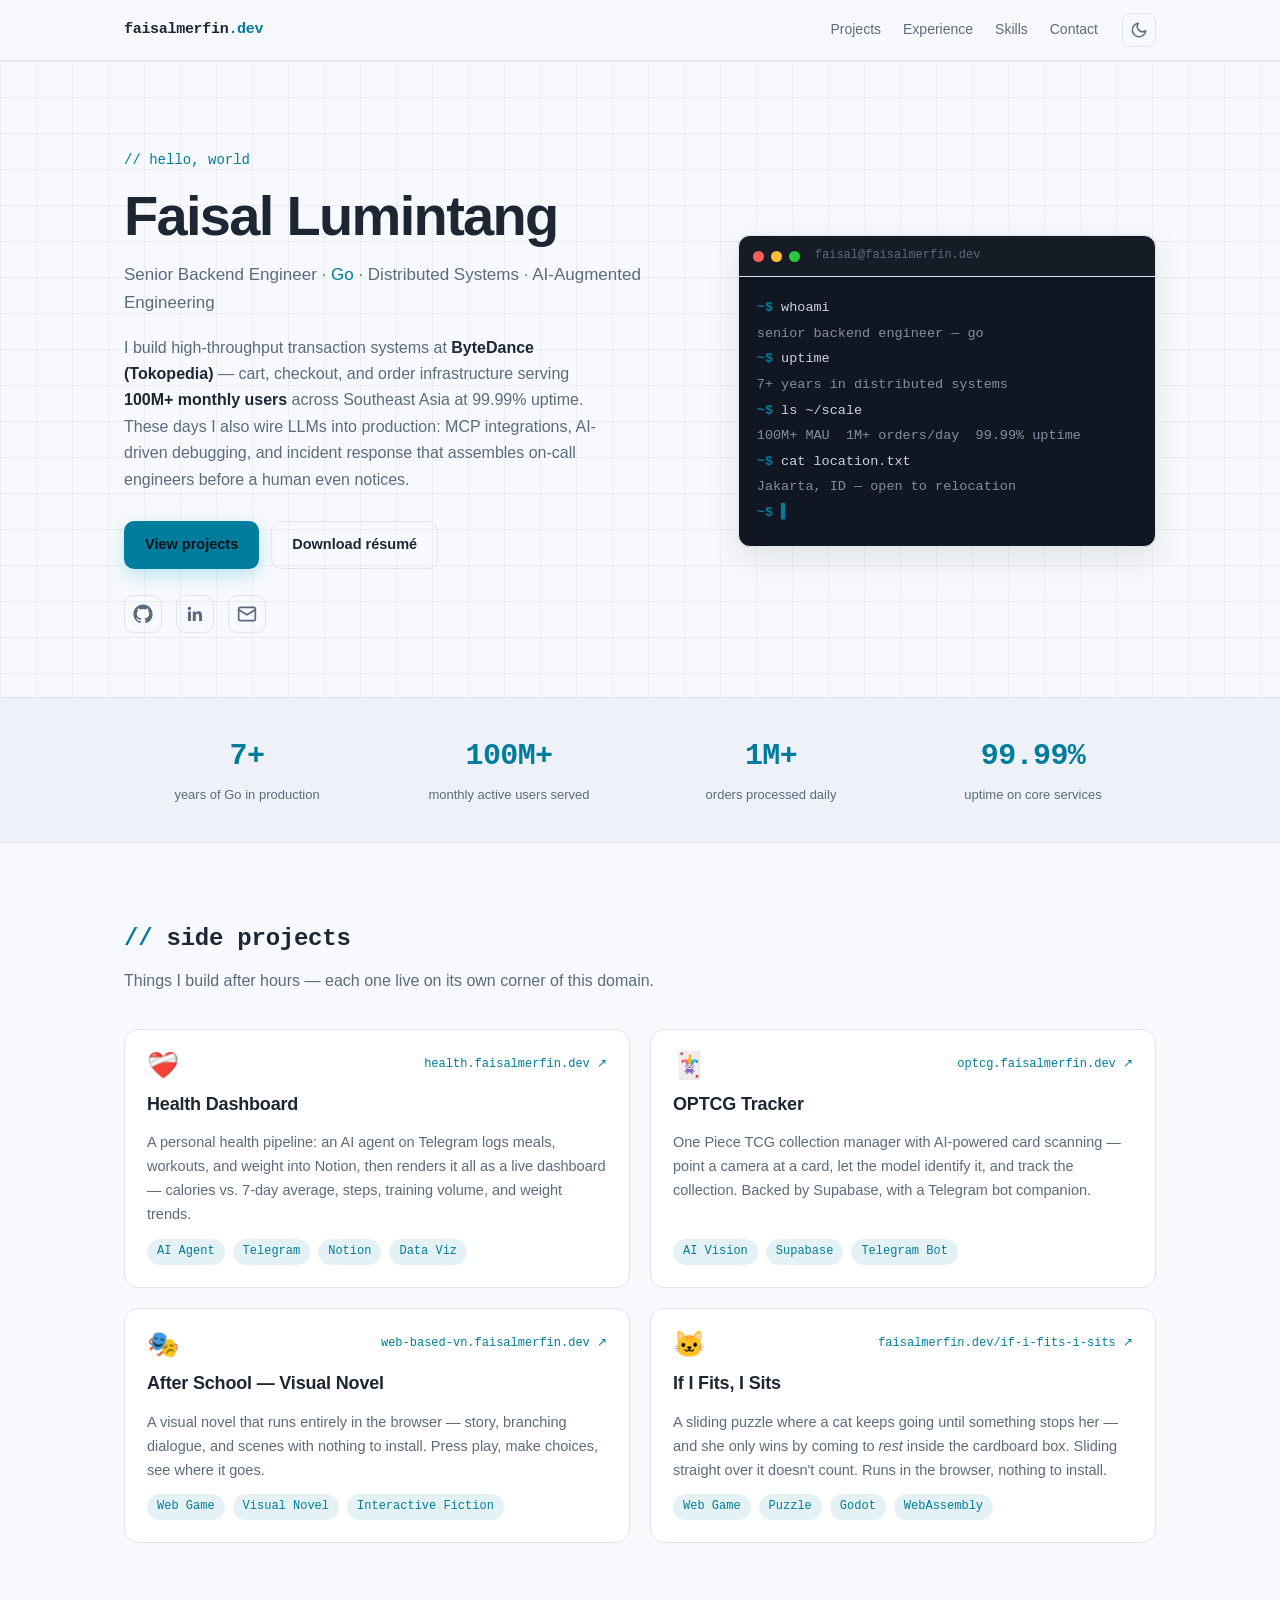
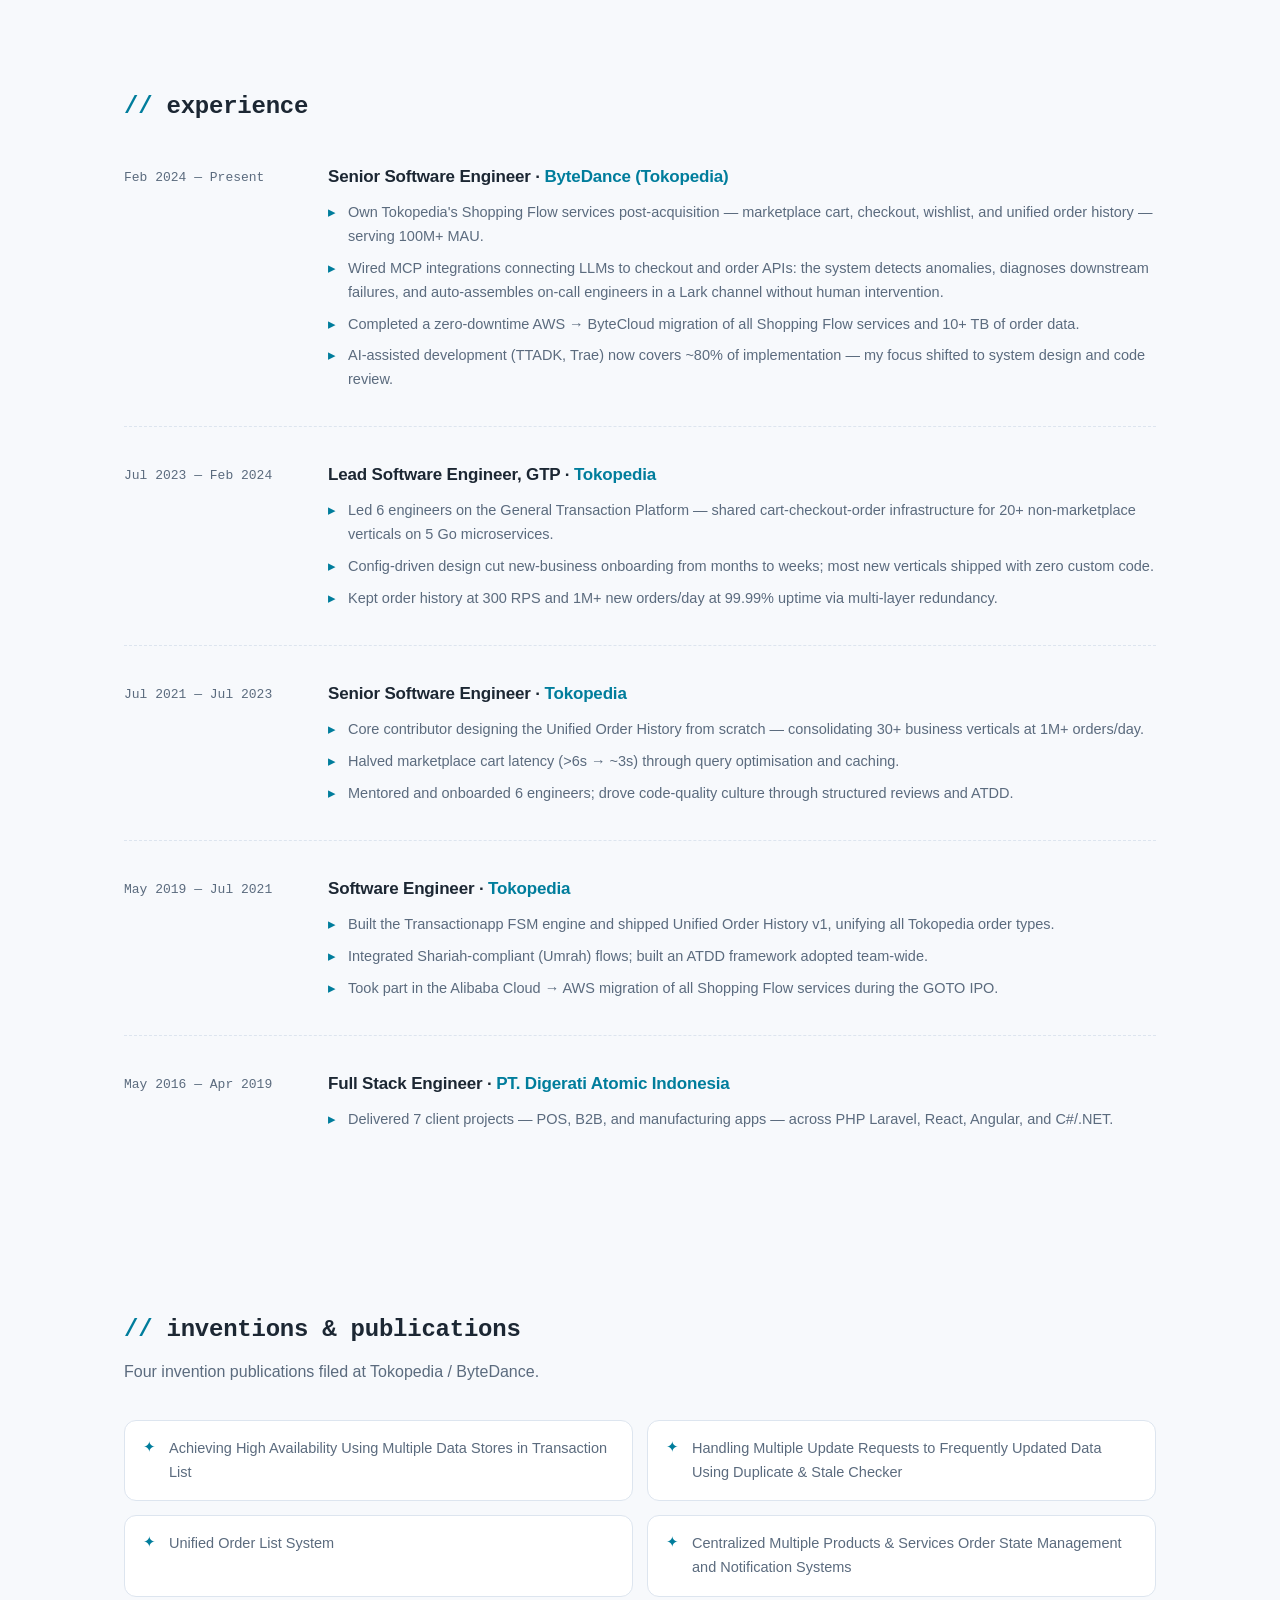
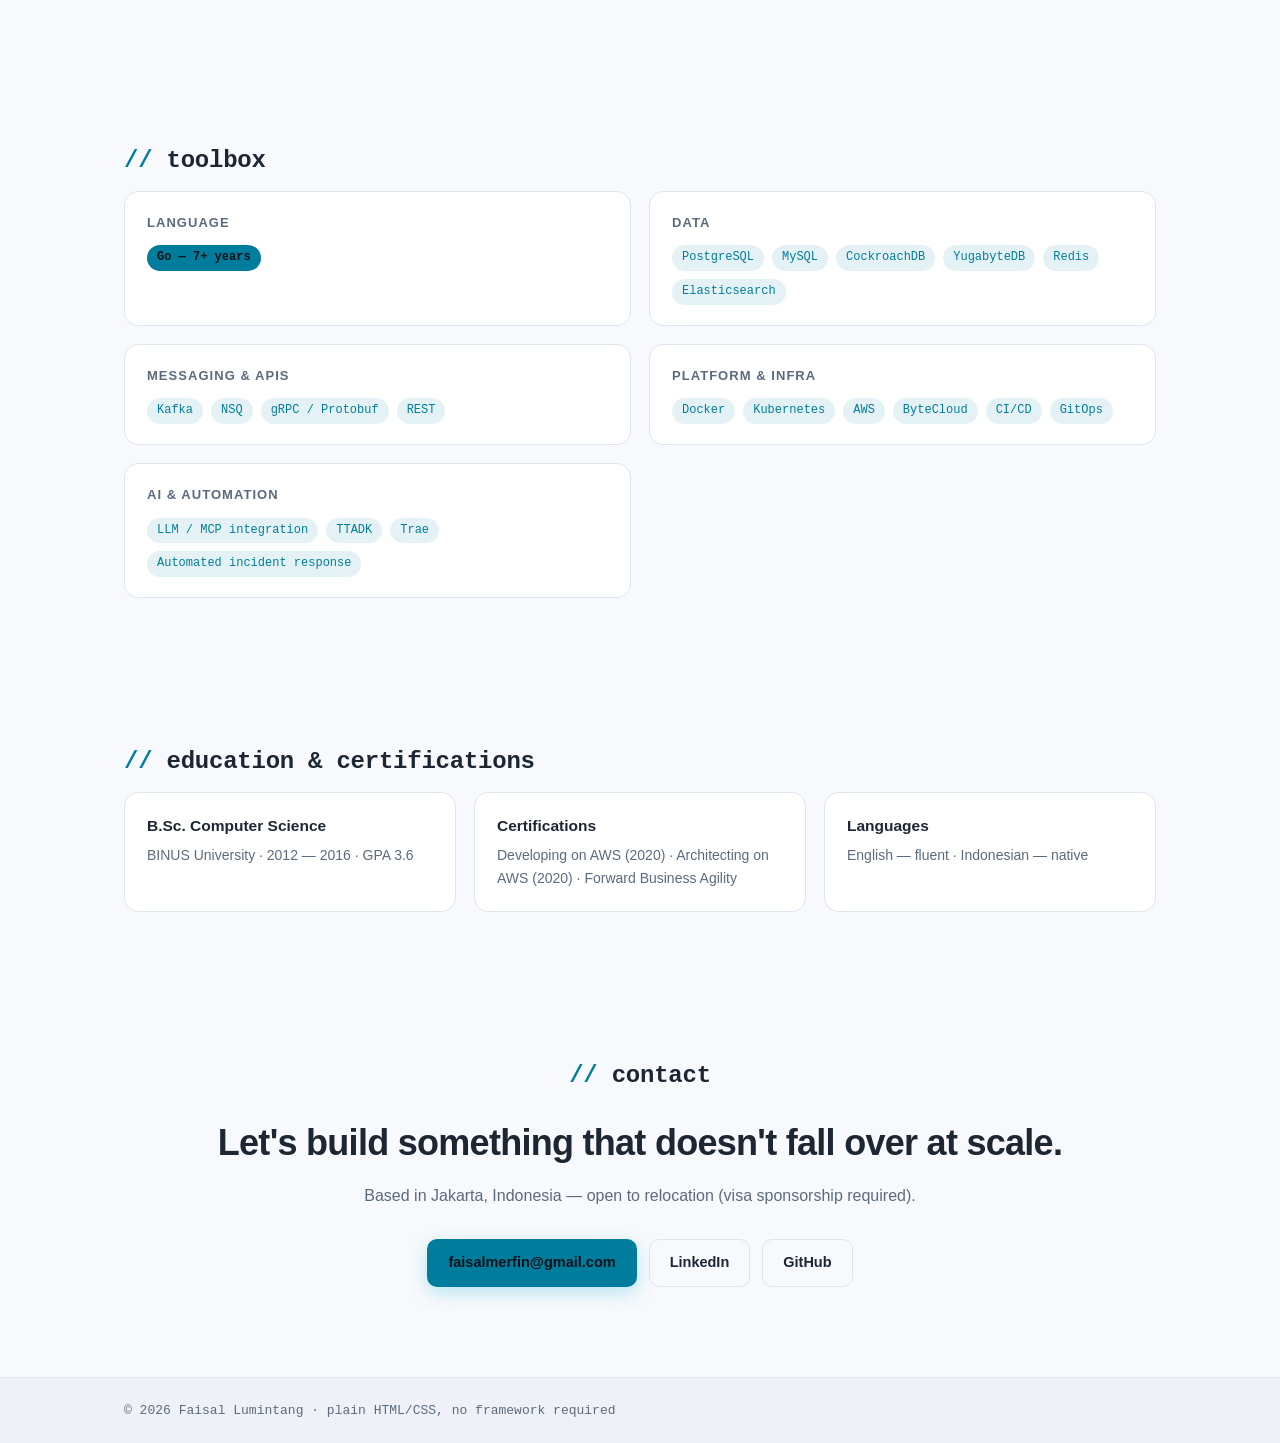
==== commit b6ab2165: "Link If I Fits, I Sits from the homepage Add the game as a fourth card in the side projects section," ====
--- a/index.html
+++ b/index.html
@@ -13,6 +13,16 @@
   <meta property="og:title" content="Faisal Lumintang — Senior Backend Engineer (Go)">
   <meta property="og:description" content="7+ years building high-throughput distributed systems in Go at Tokopedia and ByteDance — 100M+ MAU, 1M+ orders/day, 99.99% uptime.">
   <meta property="og:url" content="https://faisalmerfin.dev/">
+  <meta property="og:image" content="https://www.faisalmerfin.dev/og.png">
+  <meta property="og:image:width" content="1200">
+  <meta property="og:image:height" content="630">
+  <meta property="og:image:alt" content="Faisal Lumintang — Senior Backend Engineer (Go) — faisalmerfin.dev">
+
+  <!-- Twitter -->
+  <meta name="twitter:card" content="summary_large_image">
+  <meta name="twitter:title" content="Faisal Lumintang — Senior Backend Engineer (Go)">
+  <meta name="twitter:description" content="7+ years building high-throughput distributed systems in Go at Tokopedia and ByteDance — 100M+ MAU, 1M+ orders/day, 99.99% uptime.">
+  <meta name="twitter:image" content="https://www.faisalmerfin.dev/og.png">
 
   <script type="application/ld+json">
   {
@@ -154,6 +164,18 @@
             <div class="tags"><span>Web Game</span><span>Visual Novel</span><span>Interactive Fiction</span></div>
           </a>
 
+          <a class="card reveal" href="if-i-fits-i-sits/" target="_blank" rel="noopener">
+            <div class="card-head">
+              <span class="card-icon">&#128049;</span>
+              <span class="card-domain">faisalmerfin.dev/if-i-fits-i-sits &#8599;</span>
+            </div>
+            <h3>If I Fits, I Sits</h3>
+            <p>A sliding puzzle where a cat keeps going until something stops her — and she only
+               wins by coming to <em>rest</em> inside the cardboard box. Sliding straight over it
+               doesn't count. Runs in the browser, nothing to install.</p>
+            <div class="tags"><span>Web Game</span><span>Puzzle</span><span>Godot</span><span>WebAssembly</span></div>
+          </a>
+
         </div>
       </div>
     </section>
--- a/styles.css
+++ b/styles.css
@@ -163,7 +163,7 @@
 .section-sub { color: var(--text-dim); margin-bottom: 34px; max-width: 64ch; }
 
 /* ---------- project cards ---------- */
-.cards { display: grid; grid-template-columns: repeat(3, 1fr); gap: 20px; margin-bottom: 60px; }
+.cards { display: grid; grid-template-columns: repeat(2, 1fr); gap: 20px; margin-bottom: 60px; }
 .card {
   display: flex; flex-direction: column; gap: 12px;
   background: var(--bg-card); border: 1px solid var(--border); border-radius: 14px;
